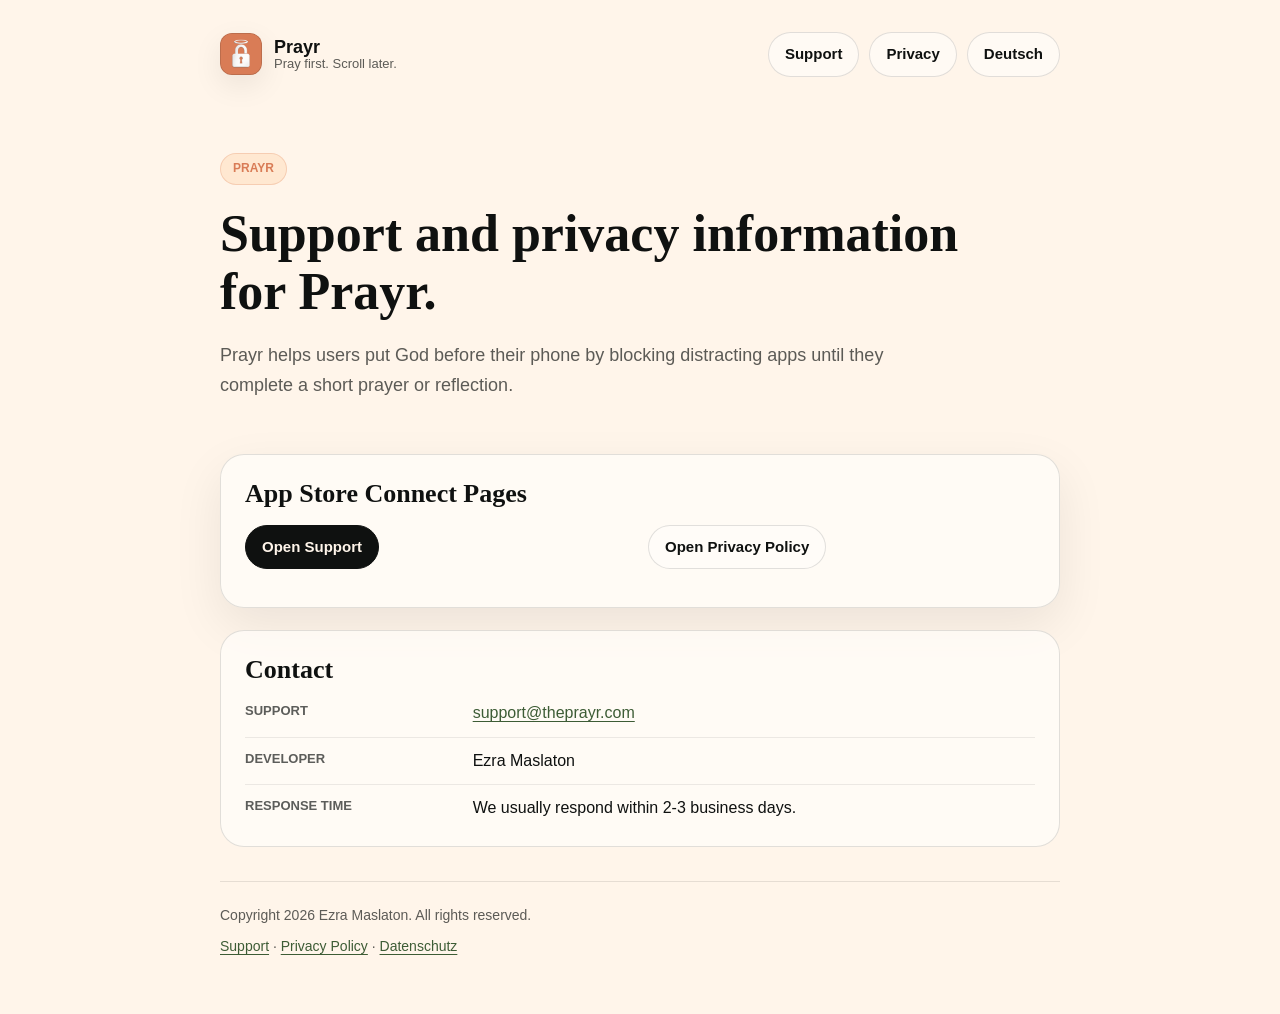
==== docs/index.html @ 4fd10ea1 "Add Prayr support and privacy site" ====
<!doctype html>
<html lang="en">
  <head>
    <meta charset="utf-8">
    <meta name="viewport" content="width=device-width, initial-scale=1">
    <title>Prayr Support and Privacy</title>
    <meta name="description" content="Support and privacy information for Prayr, the Christian prayer habit and Screen Time app blocker.">
    <meta property="og:image" content="https://theprayr.com/assets/app-icon.png">
    <link rel="icon" href="assets/app-icon.png" type="image/png">
    <link rel="stylesheet" href="assets/styles.css">
  </head>
  <body>
    <main class="site-shell">
      <header class="site-header">
        <a class="brand" href="./">
          <span class="brand-mark" aria-hidden="true"><img src="assets/app-icon.png" alt=""></span>
          <span class="brand-text">
            <span class="brand-name">Prayr</span>
            <span class="brand-tagline">Pray first. Scroll later.</span>
          </span>
        </a>
        <nav class="nav" aria-label="Main navigation">
          <a href="support/">Support</a>
          <a href="privacy/">Privacy</a>
          <a href="de/datenschutz/">Deutsch</a>
        </nav>
      </header>

      <section class="hero">
        <p class="eyebrow">Prayr</p>
        <h1>Support and privacy information for Prayr.</h1>
        <p class="lede">Prayr helps users put God before their phone by blocking distracting apps until they complete a short prayer or reflection.</p>
      </section>

      <section class="content-stack" aria-label="Available pages">
        <div class="panel">
          <h2>App Store Connect Pages</h2>
          <div class="grid two">
            <p><a class="button primary" href="support/">Open Support</a></p>
            <p><a class="button" href="privacy/">Open Privacy Policy</a></p>
          </div>
        </div>
        <div class="panel flat">
          <h2>Contact</h2>
          <ul class="meta-list">
            <li><span class="meta-label">Support</span><span><a href="mailto:support@theprayr.com">support@theprayr.com</a></span></li>
            <li><span class="meta-label">Developer</span><span>Ezra Maslaton</span></li>
            <li><span class="meta-label">Response time</span><span>We usually respond within 2-3 business days.</span></li>
          </ul>
        </div>
      </section>

      <footer class="site-footer">
        <span>Copyright 2026 Ezra Maslaton. All rights reserved.</span>
        <span><a href="support/">Support</a> · <a href="privacy/">Privacy Policy</a> · <a href="de/datenschutz/">Datenschutz</a></span>
      </footer>
    </main>
  </body>
</html>
---- docs/assets/styles.css ----
:root {
  --manifest-black: #0f1110;
  --morning-cream: #fff5ea;
  --apricot: #ffd2a6;
  --apricot-dark: #e6b88a;
  --growth-green: #3d5c35;
  --clay-terra: #d97c56;
  --mist-lavender: #e6e1f0;
  --golden-hour: #ebc25e;
  --burnt-red: #bf3f3f;
  --surface: #fffaf3;
  --surface-strong: #fffdf9;
  --border: rgba(15, 17, 16, 0.12);
  --muted: rgba(15, 17, 16, 0.68);
  --shadow: 0 18px 50px rgba(15, 17, 16, 0.08);
}

* {
  box-sizing: border-box;
}

html {
  color: var(--manifest-black);
  background: var(--morning-cream);
  font-family: -apple-system, BlinkMacSystemFont, "SF Pro Text", "Inter", sans-serif;
  line-height: 1.65;
}

body {
  margin: 0;
  min-width: 320px;
}

a {
  color: var(--growth-green);
  text-decoration-thickness: 0.08em;
  text-underline-offset: 0.18em;
}

a:hover {
  color: var(--clay-terra);
}

.site-shell {
  width: min(100%, 880px);
  margin: 0 auto;
  padding: 24px 20px 56px;
}

.site-header {
  display: flex;
  align-items: center;
  justify-content: space-between;
  gap: 20px;
  padding: 8px 0 40px;
}

.brand {
  display: inline-flex;
  align-items: center;
  gap: 12px;
  color: var(--manifest-black);
  font-weight: 700;
  text-decoration: none;
}

.brand-mark {
  display: grid;
  width: 42px;
  height: 42px;
  place-items: center;
  overflow: hidden;
  border: 1px solid rgba(15, 17, 16, 0.14);
  border-radius: 12px;
  background: var(--clay-terra);
  box-shadow: 0 10px 30px rgba(15, 17, 16, 0.08);
  flex: 0 0 auto;
}

.brand-mark img {
  display: block;
  width: 100%;
  height: 100%;
}

.brand-text {
  display: grid;
  gap: 0;
  line-height: 1.15;
}

.brand-name {
  font-size: 18px;
}

.brand-tagline {
  color: var(--muted);
  font-size: 13px;
  font-weight: 500;
}

.nav {
  display: flex;
  flex-wrap: wrap;
  justify-content: flex-end;
  gap: 10px;
}

.nav a,
.button {
  display: inline-flex;
  align-items: center;
  justify-content: center;
  min-height: 42px;
  padding: 9px 16px;
  border: 1px solid var(--border);
  border-radius: 999px;
  background: rgba(255, 253, 249, 0.68);
  color: var(--manifest-black);
  font-size: 15px;
  font-weight: 650;
  text-decoration: none;
}

.nav a:hover,
.button:hover {
  border-color: rgba(217, 124, 86, 0.42);
  color: var(--manifest-black);
}

.button.primary {
  border-color: var(--manifest-black);
  background: var(--manifest-black);
  color: var(--morning-cream);
}

.hero {
  display: grid;
  gap: 20px;
  margin-bottom: 30px;
  padding: 36px 0 10px;
}

.eyebrow {
  width: fit-content;
  margin: 0;
  padding: 5px 12px;
  border: 1px solid rgba(217, 124, 86, 0.25);
  border-radius: 999px;
  background: rgba(255, 210, 166, 0.36);
  color: var(--clay-terra);
  font-size: 12px;
  font-weight: 800;
  letter-spacing: 0;
  text-transform: uppercase;
}

h1,
h2,
h3 {
  margin: 0;
  font-family: ui-serif, Georgia, "Times New Roman", serif;
  line-height: 1.12;
}

h1 {
  max-width: 760px;
  font-size: clamp(34px, 7vw, 52px);
}

h2 {
  margin-bottom: 16px;
  font-size: 26px;
}

h3 {
  margin-bottom: 8px;
  font-size: 20px;
}

p {
  margin: 0 0 14px;
}

.lede {
  max-width: 720px;
  color: var(--muted);
  font-size: 18px;
}

.content-stack {
  display: grid;
  gap: 22px;
}

.panel {
  padding: 24px;
  border: 1px solid var(--border);
  border-radius: 24px;
  background: rgba(255, 253, 249, 0.76);
  box-shadow: var(--shadow);
}

.panel.flat {
  box-shadow: none;
}

.callout {
  border-color: rgba(61, 92, 53, 0.2);
  background: rgba(230, 225, 240, 0.35);
}

.warning {
  border-color: rgba(191, 63, 63, 0.24);
  background: rgba(255, 210, 166, 0.28);
}

.grid {
  display: grid;
  gap: 16px;
}

.grid.two {
  grid-template-columns: repeat(2, minmax(0, 1fr));
}

.quick-links {
  display: grid;
  grid-template-columns: repeat(2, minmax(0, 1fr));
  gap: 10px;
  margin-top: 4px;
}

.quick-links a {
  display: block;
  min-height: 44px;
  padding: 10px 12px;
  border: 1px solid var(--border);
  border-radius: 14px;
  background: var(--surface-strong);
  color: var(--manifest-black);
  font-size: 14px;
  font-weight: 650;
  text-decoration: none;
}

.meta-list,
.plain-list {
  margin: 0;
  padding: 0;
  list-style: none;
}

.meta-list {
  display: grid;
  gap: 10px;
}

.meta-list li {
  display: grid;
  grid-template-columns: minmax(120px, 0.38fr) 1fr;
  gap: 14px;
  padding-bottom: 10px;
  border-bottom: 1px solid rgba(15, 17, 16, 0.08);
}

.meta-list li:last-child {
  padding-bottom: 0;
  border-bottom: 0;
}

.meta-label {
  color: var(--muted);
  font-size: 13px;
  font-weight: 800;
  text-transform: uppercase;
}

.plain-list {
  display: grid;
  gap: 8px;
  margin: 8px 0 2px;
}

.plain-list li {
  position: relative;
  padding-left: 18px;
}

.plain-list li::before {
  position: absolute;
  left: 0;
  color: var(--clay-terra);
  content: "-";
  font-weight: 800;
}

.faq {
  display: grid;
  gap: 14px;
}

.faq-item {
  padding: 18px 0;
  border-top: 1px solid rgba(15, 17, 16, 0.1);
}

.faq-item:first-child {
  border-top: 0;
  padding-top: 0;
}

.faq-item:last-child {
  padding-bottom: 0;
}

.muted {
  color: var(--muted);
}

.site-footer {
  display: grid;
  gap: 8px;
  margin-top: 34px;
  padding-top: 22px;
  border-top: 1px solid rgba(15, 17, 16, 0.1);
  color: var(--muted);
  font-size: 14px;
}

@media (max-width: 700px) {
  .site-shell {
    padding: 18px 16px 44px;
  }

  .site-header {
    display: grid;
    gap: 18px;
    padding-bottom: 24px;
  }

  .nav {
    justify-content: flex-start;
  }

  .hero {
    padding-top: 18px;
  }

  .grid.two,
  .quick-links {
    grid-template-columns: 1fr;
  }

  .panel {
    padding: 20px;
    border-radius: 20px;
  }

  .meta-list li {
    grid-template-columns: 1fr;
    gap: 2px;
  }
}
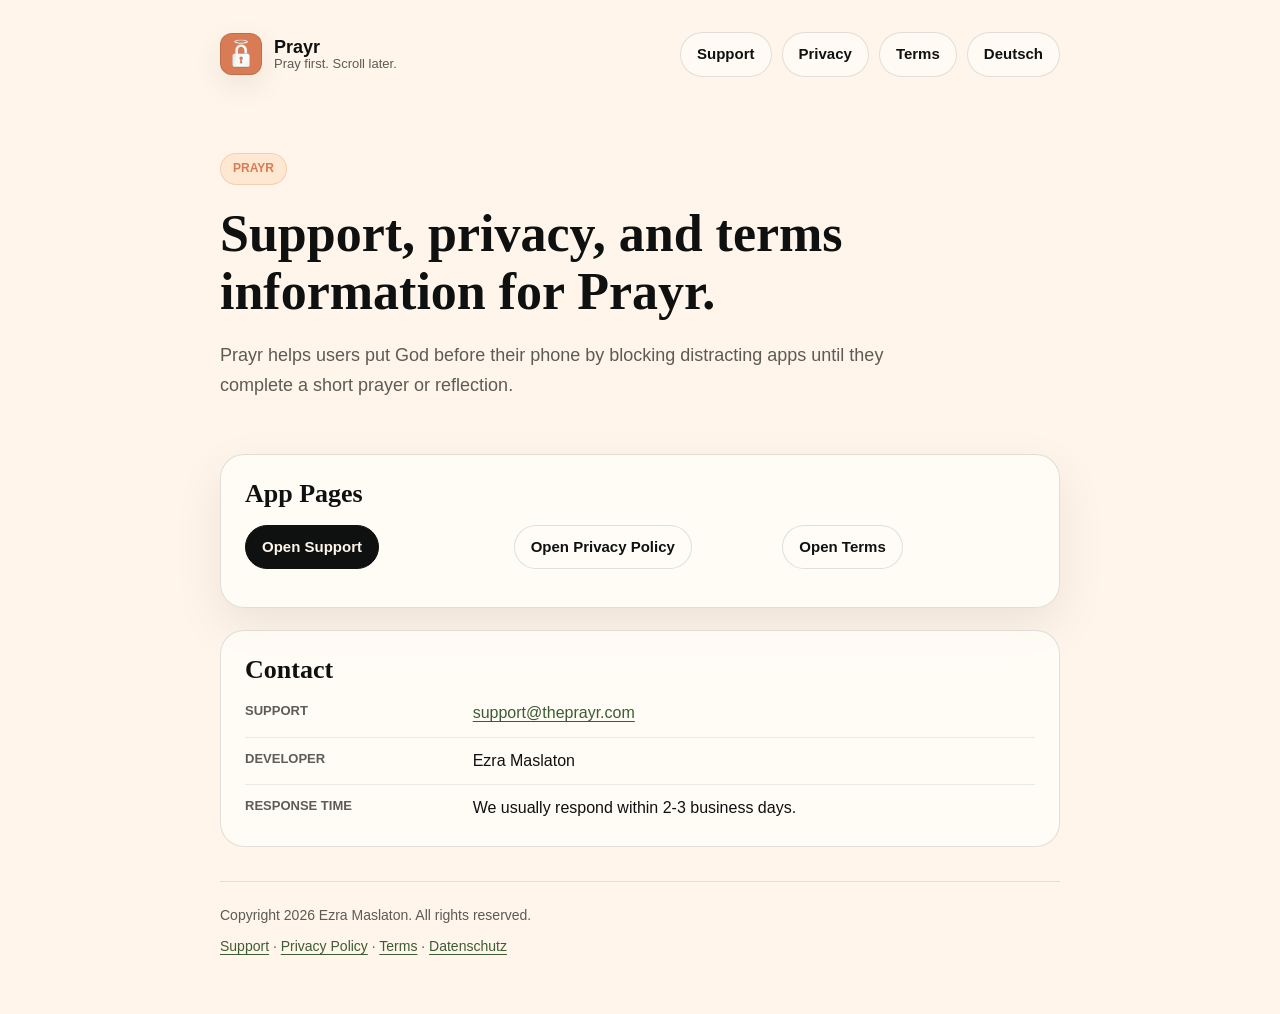
==== commit 6ae425b4: "Add Prayr terms page" ====
--- a/docs/index.html
+++ b/docs/index.html
@@ -3,8 +3,8 @@
   <head>
     <meta charset="utf-8">
     <meta name="viewport" content="width=device-width, initial-scale=1">
-    <title>Prayr Support and Privacy</title>
-    <meta name="description" content="Support and privacy information for Prayr, the Christian prayer habit and Screen Time app blocker.">
+    <title>Prayr Support, Privacy, and Terms</title>
+    <meta name="description" content="Support, privacy, and terms information for Prayr, the Christian prayer habit and Screen Time app blocker.">
     <meta property="og:image" content="https://theprayr.com/assets/app-icon.png">
     <link rel="icon" href="assets/app-icon.png" type="image/png">
     <link rel="stylesheet" href="assets/styles.css">
@@ -22,22 +22,24 @@
         <nav class="nav" aria-label="Main navigation">
           <a href="support/">Support</a>
           <a href="privacy/">Privacy</a>
+          <a href="terms/">Terms</a>
           <a href="de/datenschutz/">Deutsch</a>
         </nav>
       </header>
 
       <section class="hero">
         <p class="eyebrow">Prayr</p>
-        <h1>Support and privacy information for Prayr.</h1>
+        <h1>Support, privacy, and terms information for Prayr.</h1>
         <p class="lede">Prayr helps users put God before their phone by blocking distracting apps until they complete a short prayer or reflection.</p>
       </section>
 
       <section class="content-stack" aria-label="Available pages">
         <div class="panel">
-          <h2>App Store Connect Pages</h2>
-          <div class="grid two">
+          <h2>App Pages</h2>
+          <div class="grid three">
             <p><a class="button primary" href="support/">Open Support</a></p>
             <p><a class="button" href="privacy/">Open Privacy Policy</a></p>
+            <p><a class="button" href="terms/">Open Terms</a></p>
           </div>
         </div>
         <div class="panel flat">
@@ -52,7 +54,7 @@
 
       <footer class="site-footer">
         <span>Copyright 2026 Ezra Maslaton. All rights reserved.</span>
-        <span><a href="support/">Support</a> · <a href="privacy/">Privacy Policy</a> · <a href="de/datenschutz/">Datenschutz</a></span>
+        <span><a href="support/">Support</a> · <a href="privacy/">Privacy Policy</a> · <a href="terms/">Terms</a> · <a href="de/datenschutz/">Datenschutz</a></span>
       </footer>
     </main>
   </body>
--- a/docs/assets/styles.css
+++ b/docs/assets/styles.css
@@ -224,6 +224,10 @@
   grid-template-columns: repeat(2, minmax(0, 1fr));
 }
 
+.grid.three {
+  grid-template-columns: repeat(3, minmax(0, 1fr));
+}
+
 .quick-links {
   display: grid;
   grid-template-columns: repeat(2, minmax(0, 1fr));
@@ -348,6 +352,7 @@
   }
 
   .grid.two,
+  .grid.three,
   .quick-links {
     grid-template-columns: 1fr;
   }
